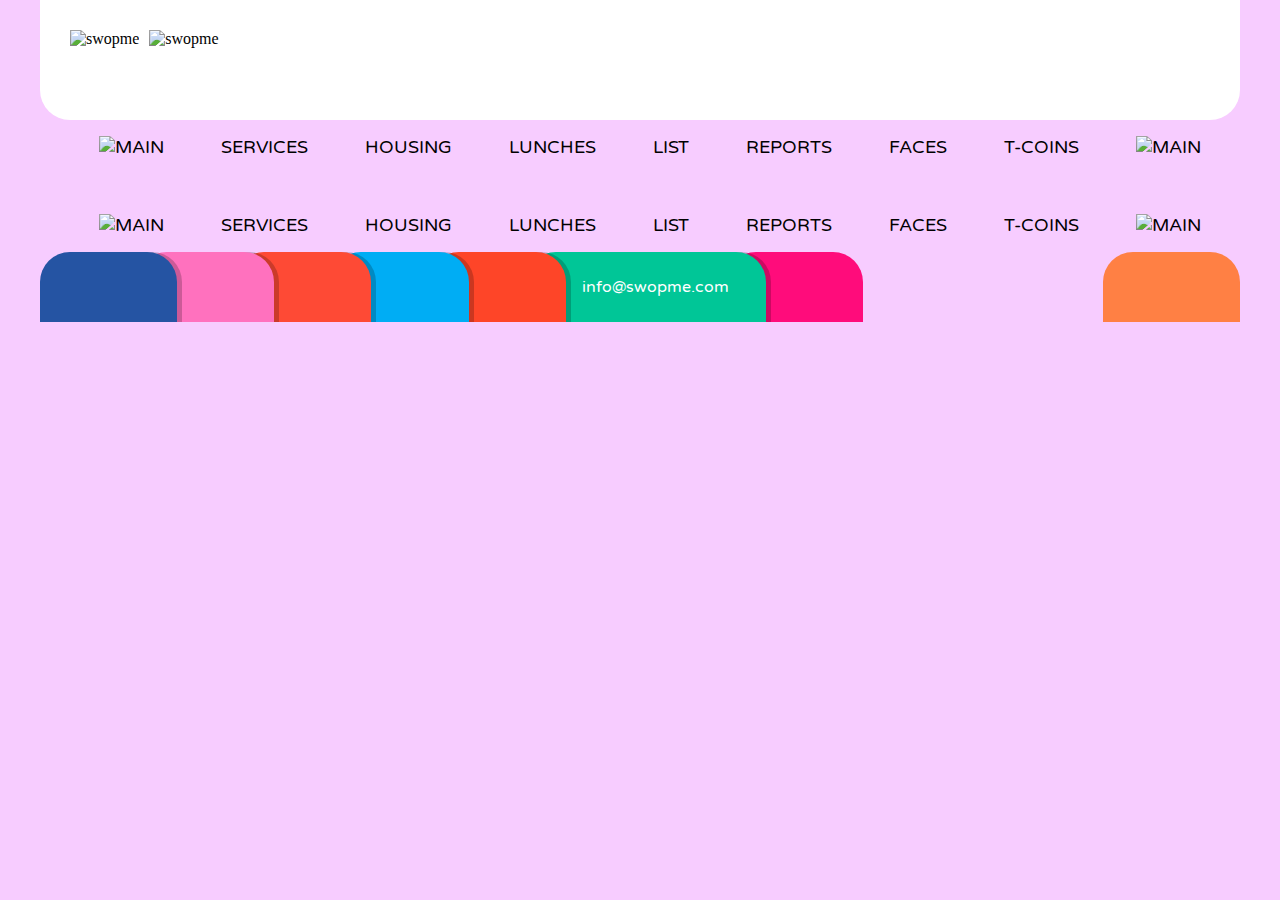
==== index.html @ ce49c5ea "1" ====
<!DOCTYPE html>
<html lang="en">

<head>
  <meta charset="UTF-8">
  <meta name="viewport" content="width=device-width, initial-scale=1.0">
  <meta http-equiv="X-UA-Compatible" content="ie=edge">
  <link rel="stylesheet" href="style.css">
  <link href="https://fonts.googleapis.com/css?family=Varela+Round" rel="stylesheet">
  <title>Document</title>
</head>

<body>
  <div class="container">
    <div class="header">
      <div class="logo">
        <img src="svg/swopme.svg" alt="swopme" class="logo1">
        <img src="svg/me.svg" alt="swopme" class="logo2">
      </div>
      <div class="subscribe">
        <a href="#" class="button">
          <img src="svg/button.svg" width="150px" alt="">
        </a>
      </div>
    </div>
    <div class="menu">
      <ul>
        <li><a href="index.html"><img src="svg/1.svg" alt="main" width="20px" height="20px"></a></li>
        <li><a href="services.html">Services</a></li>
        <li><a href="housing.html">Housing</a></li>
        <li><a href="lunches.html">Lunches</a></li>
        <li><a href="list.html">List</a></li>
        <li><a href="reports.html">Reports</a></li>
        <li><a href="faces.html">Faces</a></li>
        <li><a href="t-coins.html">T-coins</a></li>
        <li><a href="settings.html"><img src="svg/sett.svg" alt="main" width="20px" height="20px"></a></li>
      </ul>
    </div>
    <div class="img-block">
      <img src="original-size-pic/swo-1.png" alt="" class="info">
      <img src="original-size-pic/swo-2.png" alt="" class="info">
      <img src="original-size-pic/swo-3.png" alt="" class="info">
      <img src="original-size-pic/swo-4.png" alt="" class="info">
      <img src="original-size-pic/swo-5.png" alt="" class="info">
    </div>
    <div class="menu">
      <ul>
        <li><a href="index.html"><img src="svg/1.svg" alt="main" width="20px" height="20px"></a></li>
        <li><a href="services.html">Services</a></li>
        <li><a href="housing.html">Housing</a></li>
        <li><a href="lunches.html">Lunches</a></li>
        <li><a href="list.html">List</a></li>
        <li><a href="reports.html">Reports</a></li>
        <li><a href="faces.html">Faces</a></li>
        <li><a href="t-coins.html">T-coins</a></li>
        <li><a href="settings.html"><img src="svg/sett.svg" alt="main" width="20px" height="20px"></a></li>
      </ul>
    </div>
    <div class="social">
      <div class="but facebook">
        <img class="icon-soc" src="svg/facebook.svg" width="35px" alt="">
      </div>
      <div class="but instagram">
        <img class="icon-soc" src="svg/instagram.svg" width="35px" alt="">
      </div>
      <div class="but google">
        <img class="icon-soc" src="svg/google.svg" width="35px" alt="">
      </div>
      <div class="but twitter">
        <img class="icon-soc" src="svg/twitter.svg" width="35px" alt="">
      </div>
      <div class="but youtube">
          <img class="icon-soc" src="svg/youtube.svg" width="35px" alt="">
      </div>
      <div class="but mail">
          <img class="icon-soc" src="svg/mail.svg" width="20px" alt="">
          <p>
            info@swopme.com
          </p>
      </div>
      <div class="but indie"></div>
      <div class="but add"></div>


    </div>
  </div>
</body>

</html>
---- style.css ----
* {
  padding: 0 margin:0
}

body {
  background-color: rgb(247, 204, 255);
  margin: 0;
  padding: 0;
  padding-left: 20px;
  padding-right: 20px;
}

.container {
  width: 1200px;
  margin: 0 auto;
}

.header {
  height: 100px;
  width: 100%;
  background-color: white;
  margin-top: 0;
  border-radius: 0 0 30px 30px;
  padding-top: 20px;
  display: flex;
  justify-content: space-between;
}

.subscribe {
  padding-right: 30px;
}

.logo1 {
  height: 60px;
  width: auto;
  display: block;
  padding-left: 30px;
}

.logo2 {
  height: 45px;
  width: auto;
  display: block;
  padding-left: 10px;
}

.logo3 {
  width: auto;
  display: block;
  padding-left: 30px;
}

.logo {
  display: flex;
  padding-top: 10px;
}

/* menu ===============*/

.menu {}

.menu ul {
  display: flex;
  align-items: flex-start;
  justify-content: space-around;
}

.menu li {
  display: block;
  padding-right: 20px;
  font-family: 'Varela Round', sans-serif;
  font-size: 18px;
}

.menu a {
  text-decoration: none;
  color: black;
  text-transform: uppercase;
}

.info {
  width: 100%;
  height: auto;
  padding-bottom: 20px;
}

/* button Social ===============*/

.social {
  display: flex
}

.but {
  height: 70px;
  width: 200px;
  border-radius: 30px 30px 0 0;
  display: flex;
  justify-content: center;
}

.facebook {
  background-color: #2554a3;
  position: relative;
  z-index: 10;
  box-shadow: 5px 0 0 rgba(0, 0, 0, 0.2);
  display: flex;
}

.instagram {
  background-color: #ff71be;
  position: relative;
  left: -40px;
  z-index: 9;
  box-shadow: 5px 0 0 rgba(0, 0, 0, 0.2);
}

.google {
  background-color: #fe4a35;
  position: relative;
  left: -80px;
  z-index: 8;
  box-shadow: 5px 0 0 rgba(0, 0, 0, 0.2);
}

.twitter {
  background-color: #00adf4;
  position: relative;
  left: -120px;
  z-index: 7;
  box-shadow: 5px 0 0 rgba(0, 0, 0, 0.2);
}

.youtube {
  background-color: #fe4528;
  position: relative;
  left: -160px;
  z-index: 6;
  box-shadow: 5px 0 0 rgba(0, 0, 0, 0.2);
}

.mail {
  background-color: #00c697;
  position: relative;
  z-index: 5;
  left: -200px;
  width: 350px;
  box-shadow: 5px 0 0 rgba(0, 0, 0, 0.2);
  display: flex;
  align-items: center;
}

.mail p {
  font-family: 'Varela Round', sans-serif;
  color: white;
}

.indie {
  background-color: #ff0c7b;
  position: relative;
  z-index: 4;
  left: -240px;
}

.add {
  background-color: #ff8044;
  position: relative;
  z-index: 4;
}

.icon-soc {}
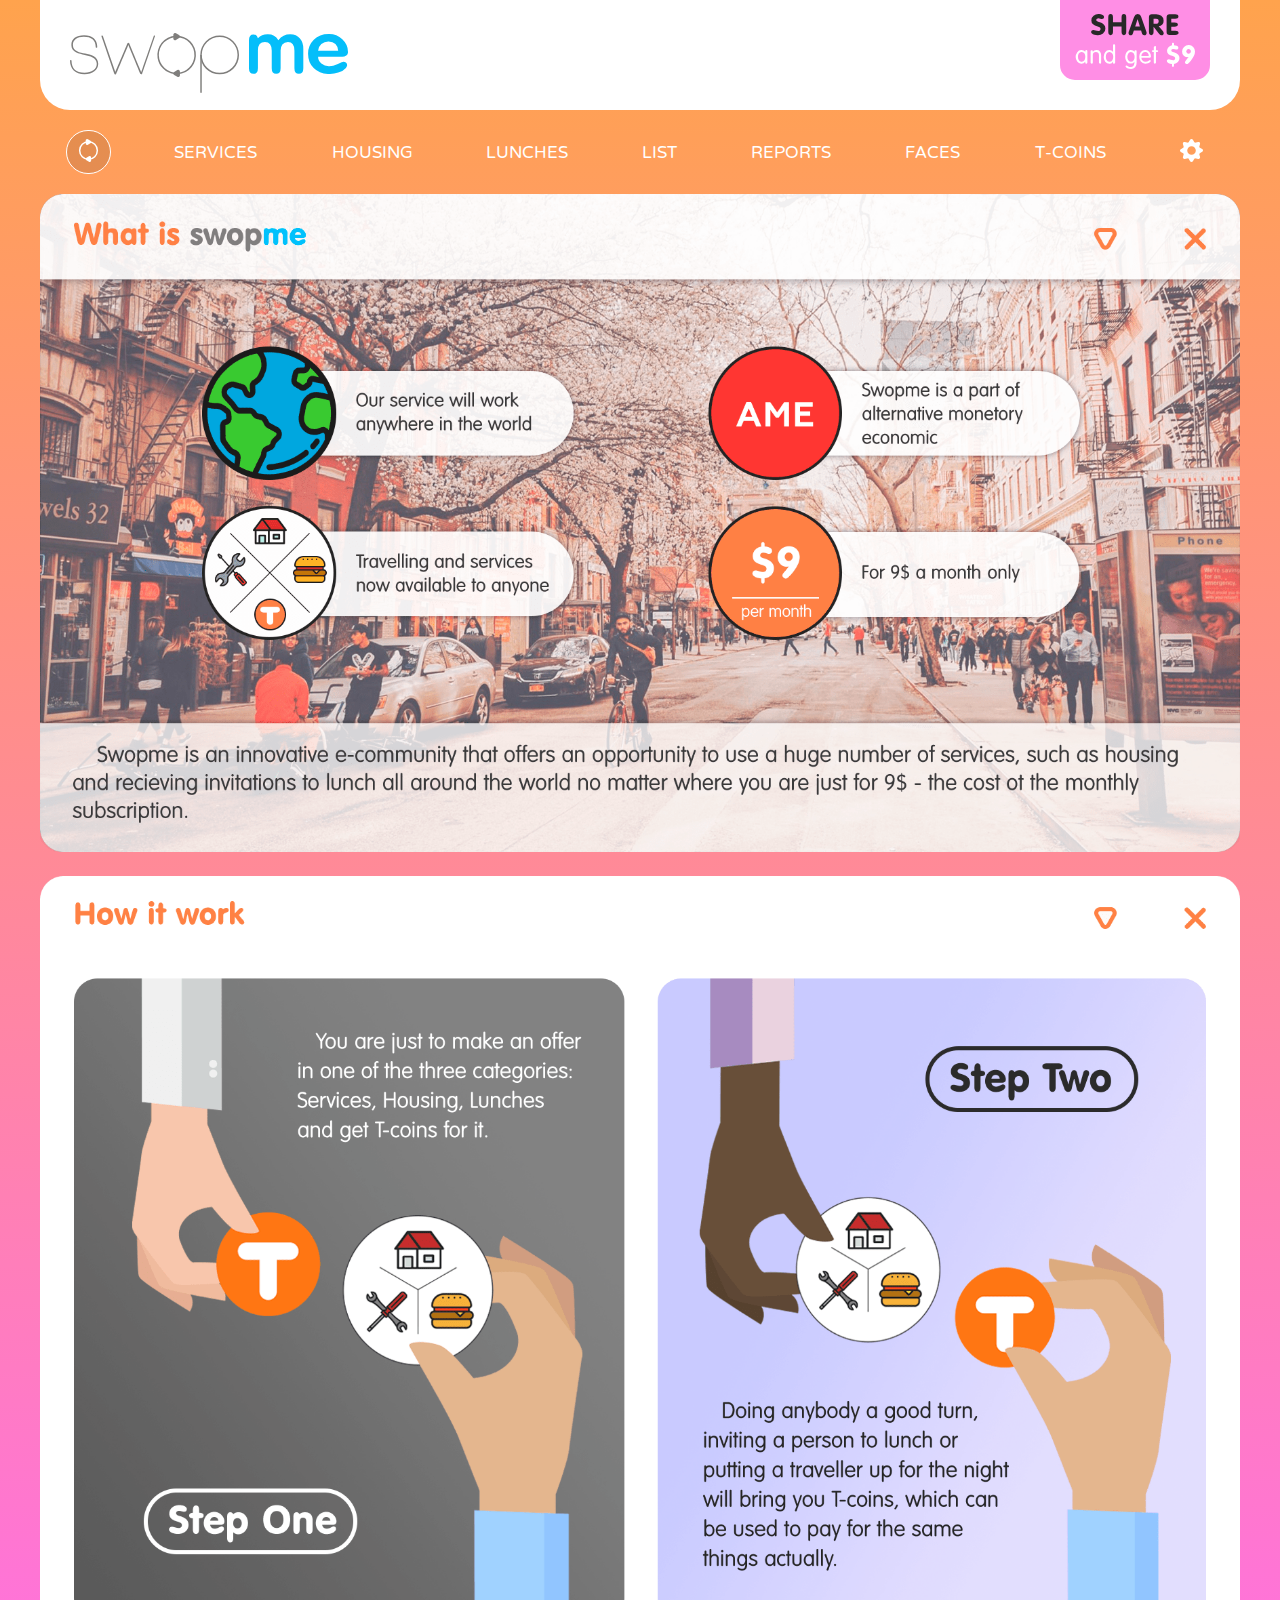
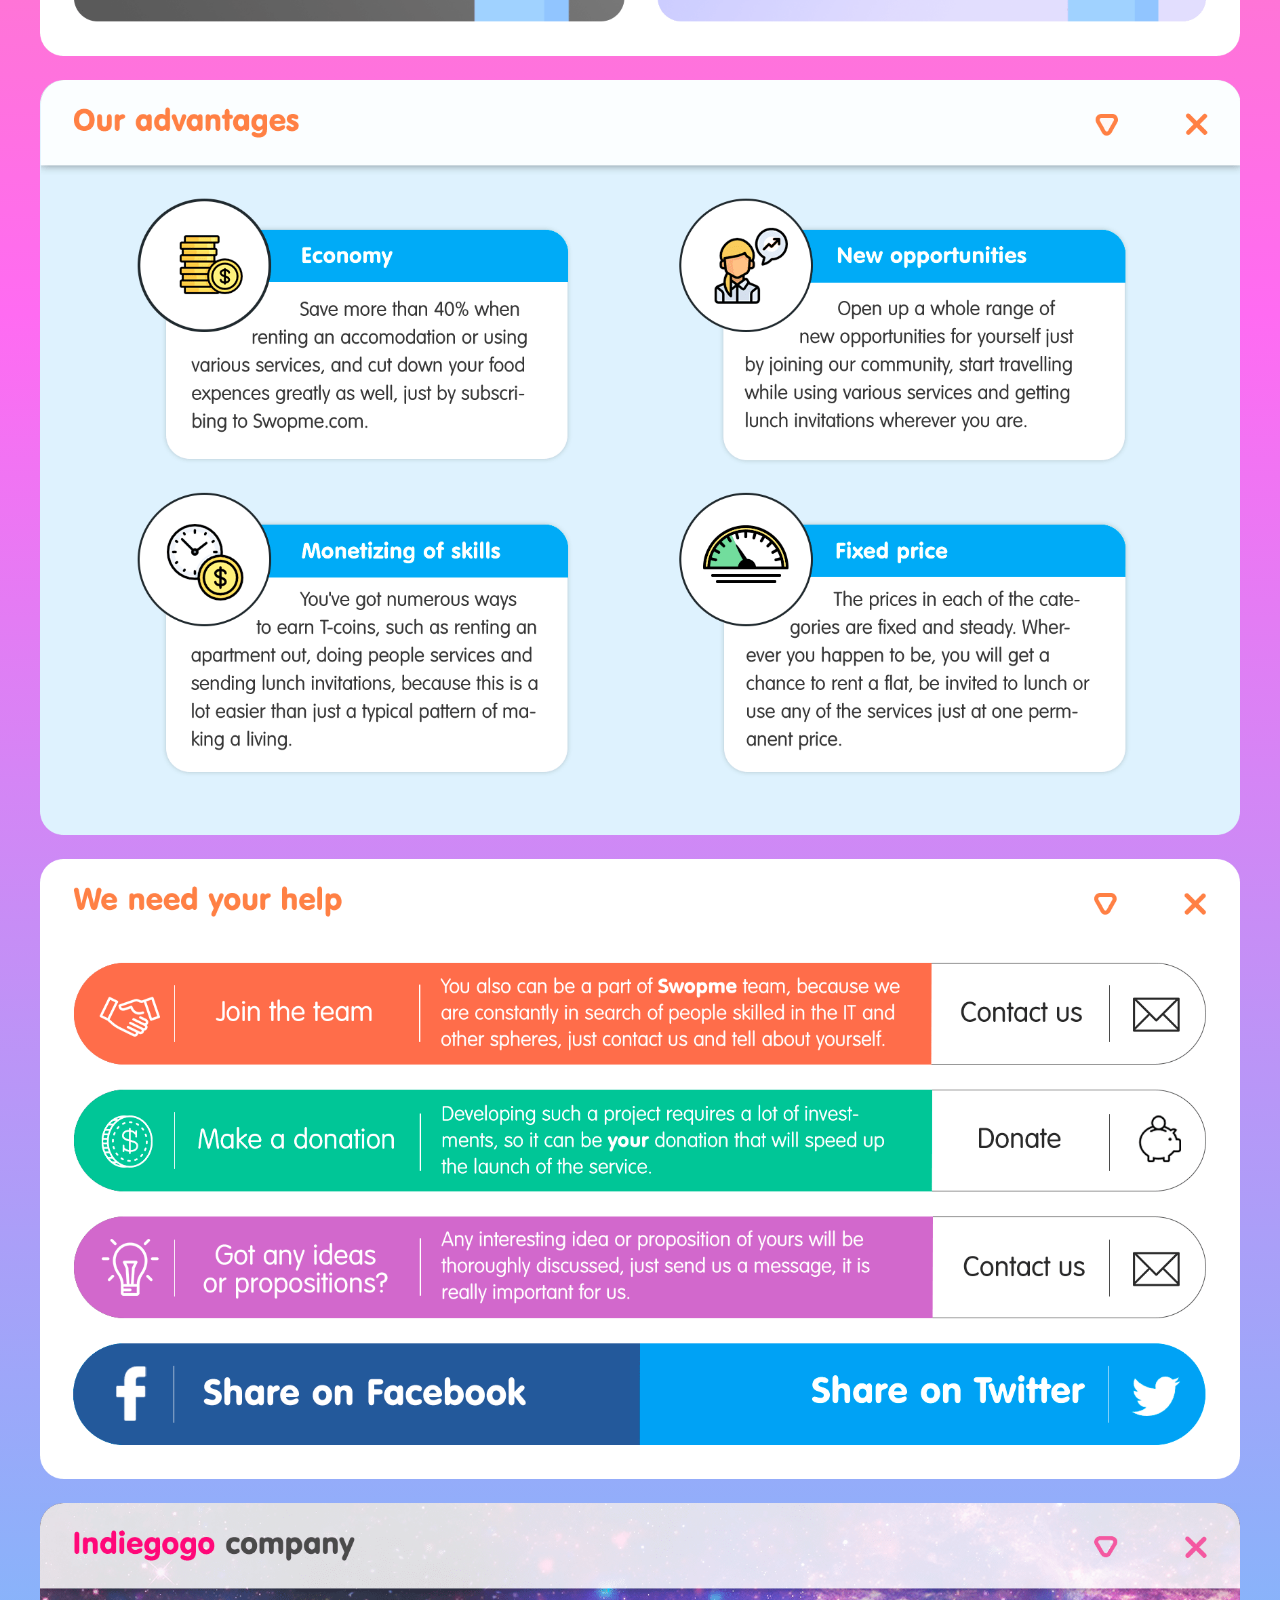
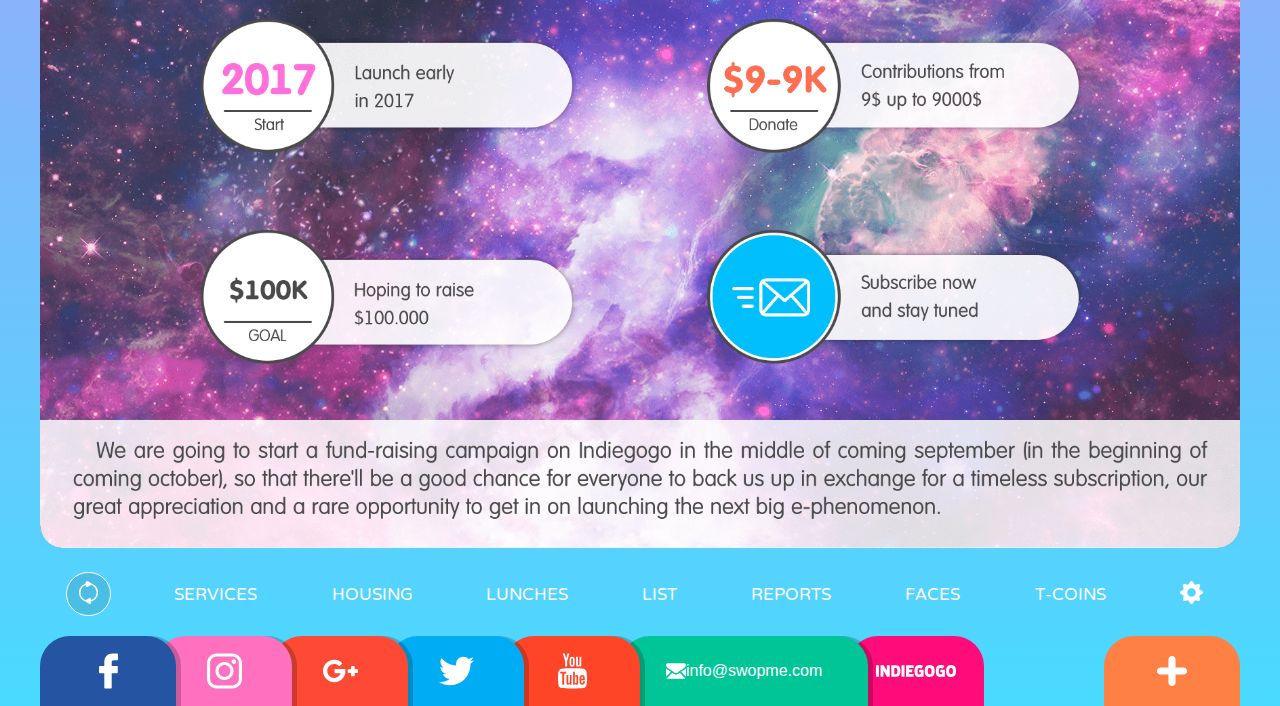
==== commit 6b16f12f: "1" ====
--- a/index.html
+++ b/index.html
@@ -6,7 +6,7 @@
   <meta name="viewport" content="width=device-width, initial-scale=1.0">
   <meta http-equiv="X-UA-Compatible" content="ie=edge">
   <link rel="stylesheet" href="style.css">
-  <link href="https://fonts.googleapis.com/css?family=Varela+Round" rel="stylesheet">
+  <link href="https://fonts.googleapis.com/css?family=NTR" rel="stylesheet">
   <title>Document</title>
 </head>
 
@@ -14,27 +14,50 @@
   <div class="container">
     <div class="header">
       <div class="logo">
-        <img src="svg/swopme.svg" alt="swopme" class="logo1">
-        <img src="svg/me.svg" alt="swopme" class="logo2">
+        <img src="svg/swopme.svg" alt="swopme" class="logo1 swo">
+        <img src="svg/me.svg" alt="swopme" class="logo2 me">
       </div>
       <div class="subscribe">
         <a href="#" class="button">
           <img src="svg/button.svg" width="150px" alt="">
         </a>
       </div>
+      <div class="icon">
+        <div class="burger"></div>
+      </div>
+    </div>
+    <div class="menu-mob">
+      <ul>
+        <li><a href="index.html" class="mb-mob active-m">Swopme</a></li>
+        <li><a href="index.html" class="mb-mob">Services</a></li>
+        <li><a href="index.html" class="mb-mob">Housing</a></li>
+        <li><a href="index.html" class="mb-mob">Lunches</a></li>
+        <li><a href="index.html" class="mb-mob">List</a></li>
+        <li><a href="index.html" class="mb-mob">Reports</a></li>
+        <li><a href="index.html" class="mb-mob">Faces</a></li>
+        <li><a href="index.html" class="mb-mob">T-coins</a></li>
+        <li><a href="index.html" class="mb-mob">Settings</a></li>
+      </ul>
     </div>
     <div class="menu">
       <ul>
-        <li><a href="index.html"><img src="svg/1.svg" alt="main" width="20px" height="20px"></a></li>
-        <li><a href="services.html">Services</a></li>
-        <li><a href="housing.html">Housing</a></li>
-        <li><a href="lunches.html">Lunches</a></li>
-        <li><a href="list.html">List</a></li>
-        <li><a href="reports.html">Reports</a></li>
-        <li><a href="faces.html">Faces</a></li>
-        <li><a href="t-coins.html">T-coins</a></li>
-        <li><a href="settings.html"><img src="svg/sett.svg" alt="main" width="20px" height="20px"></a></li>
+        <li><a class="mb active" href="index.html"><img id="menu-svg" src="svg/swop.svg" alt="main" width="23px" height="23px"></a></li>
+        <li><a class="mb" href="services.html">Services</a></li>
+        <li><a class="mb" href="housing.html">Housing</a></li>
+        <li><a class="mb" href="lunches.html">Lunches</a></li>
+        <li><a class="mb" href="list.html">List</a></li>
+        <li><a class="mb" href="reports.html">Reports</a></li>
+        <li><a class="mb" href="faces.html">Faces</a></li>
+        <li><a class="mb" href="t-coins.html">T-coins</a></li>
+        <li><a class="mb" href="settings.html"><img id="menu-svg" src="svg/sett.svg" alt="main" width="23px" height="23px"></a></li>
       </ul>
+    </div>
+    <div class="img-block-mobi">
+      <img src="mobile/swo-m1.png" alt="" class="info">
+      <img src="mobile/swo-m2.png" alt="" class="info">
+      <img src="mobile/swo-m3.png" alt="" class="info">
+      <img src="mobile/swo-m4.png" alt="" class="info">
+      <img src="mobile/swo-m5.png" alt="" class="info">
     </div>
     <div class="img-block">
       <img src="original-size-pic/swo-1.png" alt="" class="info">
@@ -45,15 +68,15 @@
     </div>
     <div class="menu">
       <ul>
-        <li><a href="index.html"><img src="svg/1.svg" alt="main" width="20px" height="20px"></a></li>
-        <li><a href="services.html">Services</a></li>
-        <li><a href="housing.html">Housing</a></li>
-        <li><a href="lunches.html">Lunches</a></li>
-        <li><a href="list.html">List</a></li>
-        <li><a href="reports.html">Reports</a></li>
-        <li><a href="faces.html">Faces</a></li>
-        <li><a href="t-coins.html">T-coins</a></li>
-        <li><a href="settings.html"><img src="svg/sett.svg" alt="main" width="20px" height="20px"></a></li>
+        <li><a class="mb active" href="index.html"><img id="menu-svg" src="svg/swop.svg" alt="main" width="23px" height="23px"></a></li>
+        <li><a class="mb" href="services.html">Services</a></li>
+        <li><a class="mb" href="housing.html">Housing</a></li>
+        <li><a class="mb" href="lunches.html">Lunches</a></li>
+        <li><a class="mb" href="list.html">List</a></li>
+        <li><a class="mb" href="reports.html">Reports</a></li>
+        <li><a class="mb" href="faces.html">Faces</a></li>
+        <li><a class="mb" href="t-coins.html">T-coins</a></li>
+        <li><a class="mb" href="settings.html"><img id="menu-svg" src="svg/sett.svg" alt="main" width="23px" height="23px"></a></li>
       </ul>
     </div>
     <div class="social">
@@ -70,20 +93,24 @@
         <img class="icon-soc" src="svg/twitter.svg" width="35px" alt="">
       </div>
       <div class="but youtube">
-          <img class="icon-soc" src="svg/youtube.svg" width="35px" alt="">
+        <img class="icon-soc" src="svg/youtube.svg" width="35px" alt="">
       </div>
       <div class="but mail">
-          <img class="icon-soc" src="svg/mail.svg" width="20px" alt="">
-          <p>
-            info@swopme.com
-          </p>
+        <img class="icon-soc" src="svg/mail.svg" width="20px" alt="">
+        <p>
+          info@swopme.com
+        </p>
       </div>
-      <div class="but indie"></div>
-      <div class="but add"></div>
-
-
+      <div class="but indie">
+        <img class="icon-soc" src="svg/indiegogo.svg" width="80px" alt="">
+      </div>
+      <div class="but add">
+        <img class="icon-soc" src="svg/add.svg" width="30px" alt="">
+      </div>
     </div>
   </div>
+  <script src="https://ajax.googleapis.com/ajax/libs/jquery/3.3.1/jquery.min.js"></script>
+  <script src="js/main.js"></script>
 </body>
 
 </html>
--- a/style.css
+++ b/style.css
@@ -1,9 +1,13 @@
 * {
-  padding: 0 margin:0
-}
-
+  padding: 0;
+  margin: 0;
+
+}
+* {
+  transition: 1s;
+}
 body {
-  background-color: rgb(247, 204, 255);
+  background: linear-gradient(180deg, rgba(255, 163, 77, 1) 0%, rgba(255, 107, 242, 1) 49%, rgba(73, 218, 255, 1) 100%);
   margin: 0;
   padding: 0;
   padding-left: 20px;
@@ -14,16 +18,82 @@
   width: 1200px;
   margin: 0 auto;
 }
+/* BURGER MENU================*/
+
+.icon{
+  margin-top: 50px;
+  transform: translate(-50%,-50%);
+  width:80px;
+  height: 80px;
+  cursor: pointer;
+}
+.burger
+{
+  border-radius: 20px;
+  width: 100px;
+  height: 15px;
+  background: #656565;
+  position: absolute;
+  top:50%;
+  left:50%;
+  transform: translate(-50%,-50%);
+  box-shadow: 0 0px 5px rgba(0,0,0,.2);
+  transition: 0.5s;
+}
+.burger:before,
+.burger:after
+{
+  content:'';
+  border-radius: 20px;
+  width: 100px;
+  height: 15px;
+  background: #656565;
+  position: absolute;
+  box-shadow: 0 0px 5px rgba(0,0,0,.2);
+  transition: 0.5s;
+}
+.burger:before
+{
+  top:-30px;
+}
+.burger:after
+{
+  top:30px;
+}
+.icon.active .burger
+{
+  background: rgba(0,0,0,0);
+  box-shadow: 0 2px 5px rgba(0,0,0,0);
+}
+.icon.active .burger:before{
+  top:0;
+  transform: rotate(45deg);
+}
+.icon.active .burger:after{
+  top:0;
+  transform: rotate(135deg);
+}
+
+/* DESKTOP =================== */
+
+@media (min-width:769px) {
 
 .header {
-  height: 100px;
+  height: 110px;
   width: 100%;
   background-color: white;
   margin-top: 0;
   border-radius: 0 0 30px 30px;
-  padding-top: 20px;
   display: flex;
   justify-content: space-between;
+}
+
+.icon {
+  display: none;
+}
+
+.logo {
+  display: flex;
 }
 
 .subscribe {
@@ -38,7 +108,6 @@
 }
 
 .logo2 {
-  height: 45px;
   width: auto;
   display: block;
   padding-left: 10px;
@@ -49,15 +118,12 @@
   display: block;
   padding-left: 30px;
 }
-
-.logo {
-  display: flex;
-  padding-top: 10px;
-}
-
-/* menu ===============*/
-
-.menu {}
+.menu-mob{
+  display: none;
+}
+.menu {
+  padding-top: 20px;
+}
 
 .menu ul {
   display: flex;
@@ -67,32 +133,37 @@
 
 .menu li {
   display: block;
-  padding-right: 20px;
-  font-family: 'Varela Round', sans-serif;
-  font-size: 18px;
-}
-
-.menu a {
-  text-decoration: none;
-  color: black;
-  text-transform: uppercase;
-}
-
-.info {
-  width: 100%;
-  height: auto;
-  padding-bottom: 20px;
-}
-
-/* button Social ===============*/
+  font-family: 'NTR', sans-serif;
+  font-size: 21px;
+  letter-spacing: 0px;
+}
+
+.swo {padding-top: 33px;}
+.me {padding-top: 34px; height: 40px;}
+.ser {padding-top: 20px; height: 66px;}
+.hou {padding-top: 20px; height: 75px;}
+.lun {padding-top: 13px; height: 66px;}
+.lis {padding-top: 22px; height: 52px;}
+.rep {padding-top: 25px; height: 63px;}
+.fac {padding-top: 16px; height: 58px;}
+.tco {padding-top: 18px; height: 67px;}
+.set {padding-top: 20px; height: 74px;}
+
+.img-block {
+  display:block;
+}
+.img-block-mobi {
+  display:none;
+}
 
 .social {
-  display: flex
+  display: flex;
+  padding-top: 20px;
 }
 
 .but {
   height: 70px;
-  width: 200px;
+  width: 165px;
   border-radius: 30px 30px 0 0;
   display: flex;
   justify-content: center;
@@ -109,7 +180,7 @@
 .instagram {
   background-color: #ff71be;
   position: relative;
-  left: -40px;
+  left: -20px;
   z-index: 9;
   box-shadow: 5px 0 0 rgba(0, 0, 0, 0.2);
 }
@@ -117,7 +188,8 @@
 .google {
   background-color: #fe4a35;
   position: relative;
-  left: -80px;
+  ;
+  left: -40px;
   z-index: 8;
   box-shadow: 5px 0 0 rgba(0, 0, 0, 0.2);
 }
@@ -125,7 +197,7 @@
 .twitter {
   background-color: #00adf4;
   position: relative;
-  left: -120px;
+  left: -60px;
   z-index: 7;
   box-shadow: 5px 0 0 rgba(0, 0, 0, 0.2);
 }
@@ -133,7 +205,7 @@
 .youtube {
   background-color: #fe4528;
   position: relative;
-  left: -160px;
+  left: -80px;
   z-index: 6;
   box-shadow: 5px 0 0 rgba(0, 0, 0, 0.2);
 }
@@ -142,8 +214,8 @@
   background-color: #00c697;
   position: relative;
   z-index: 5;
-  left: -200px;
-  width: 350px;
+  left: -100px;
+  width: 300px;
   box-shadow: 5px 0 0 rgba(0, 0, 0, 0.2);
   display: flex;
   align-items: center;
@@ -158,7 +230,7 @@
   background-color: #ff0c7b;
   position: relative;
   z-index: 4;
-  left: -240px;
+  left: -120px;
 }
 
 .add {
@@ -167,4 +239,124 @@
   z-index: 4;
 }
 
-.icon-soc {}
+}
+/* MOBILE==================== */
+
+@media(max-width:768px) {
+
+.container {
+  width: 100%;
+  margin: 0 auto;
+}
+.header {
+  height: 150px;
+  width: 100%;
+  background-color: white;
+  margin-top: 0;
+  border-radius: 0 0 30px 30px;
+  display: flex;
+  margin-bottom: 20px;
+}
+
+.icon {
+  display: block;
+}
+
+.swo {padding-top: 33px;}
+.me {padding-top: 34px; height: 40px;}
+.ser {padding-top: 20px; height: 66px;}
+.hou {padding-top: 20px; height: 75px;}
+.lun {padding-top: 13px; height: 66px;}
+.lis {padding-top: 22px; height: 52px;}
+.rep {padding-top: 25px; height: 63px;}
+.fac {padding-top: 16px; height: 58px;}
+.tco {padding-top: 18px; height: 67px;}
+.set {padding-top: 20px; height: 74px;}
+
+.menu{
+  display: none;
+}
+
+.menu-mob {
+  display: none;
+  height: auto;
+  width: 100%;
+  background-color: white;
+  border-radius: 30px;
+  list-style-type: none;
+  transition: 0.7s;
+}
+.menu-on{
+  display: block;
+}
+
+.menu-mob li{
+  list-style-type: none;
+}
+.menu-mob ul{
+  padding: 35px;
+}
+
+.mb-mob{
+  text-decoration: none;
+  font-family: 'NTR', sans-serif;
+  font-size: 5em;
+  letter-spacing: 0px;
+  line-height: 1;
+  color: black;
+
+}
+
+.subscribe {
+  margin: 0 auto;
+}
+
+.img-block-mobi {
+  display:block;
+}
+
+.img-block {
+  display:none;
+}
+.social {
+  display: none;
+}
+}
+
+.mb {
+  display: block;
+  text-decoration: none;
+  color: white;
+  text-transform: uppercase;
+  padding-left: 10px;
+  border: 1px solid rgb(255, 255, 255, 0);
+  padding-right: 10px;
+  border-radius: 30px;
+  height: 42px;
+}
+
+#menu-svg {
+  padding-top: 8px;
+}
+
+.info {
+  width: 100%;
+  height: auto;
+  padding-top: 20px;
+}
+
+.menu a:hover {
+  border: 1px solid white;
+  background-color: rgb(0, 0, 0, 0.1)
+}
+
+.active {
+  border: 1px solid white;
+  background-color: rgb(0, 0, 0, 0.1)
+}
+/* IMAGE CONTENT */
+
+
+
+
+/* button Social ===============*/
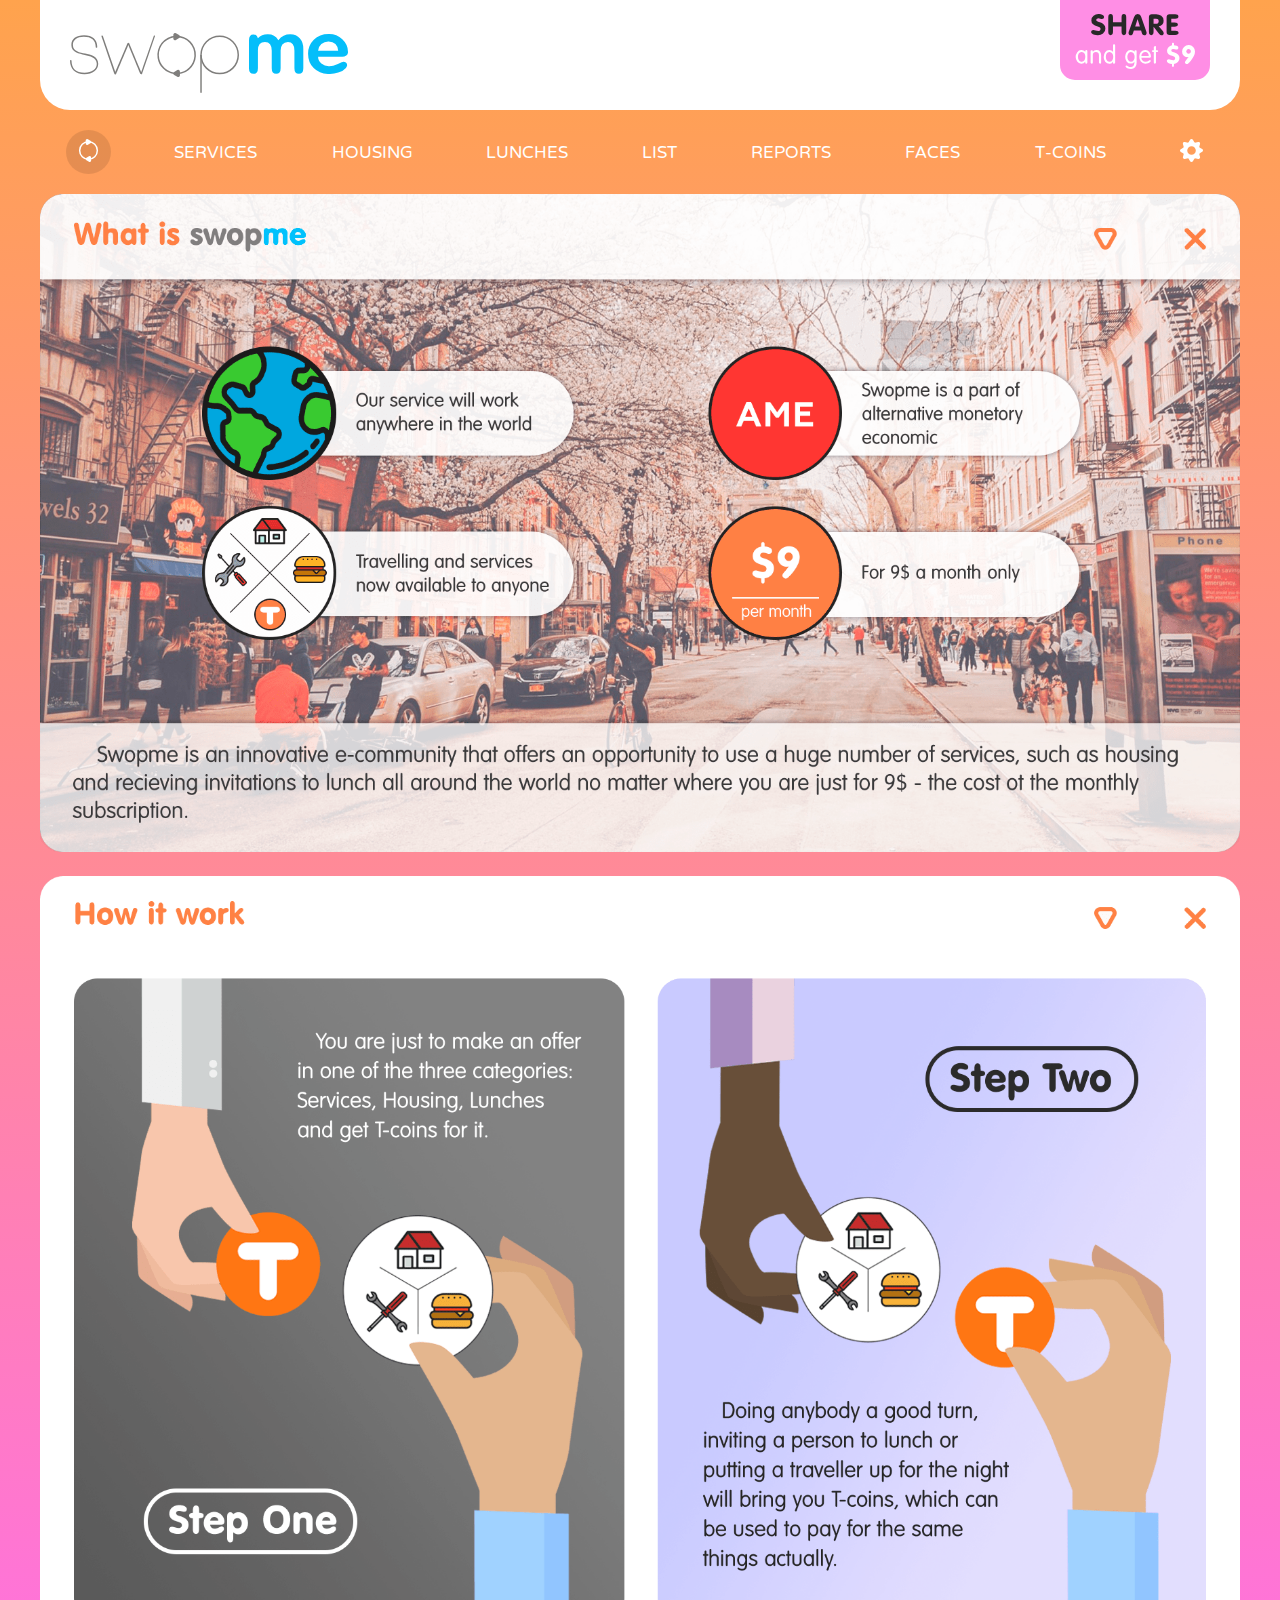
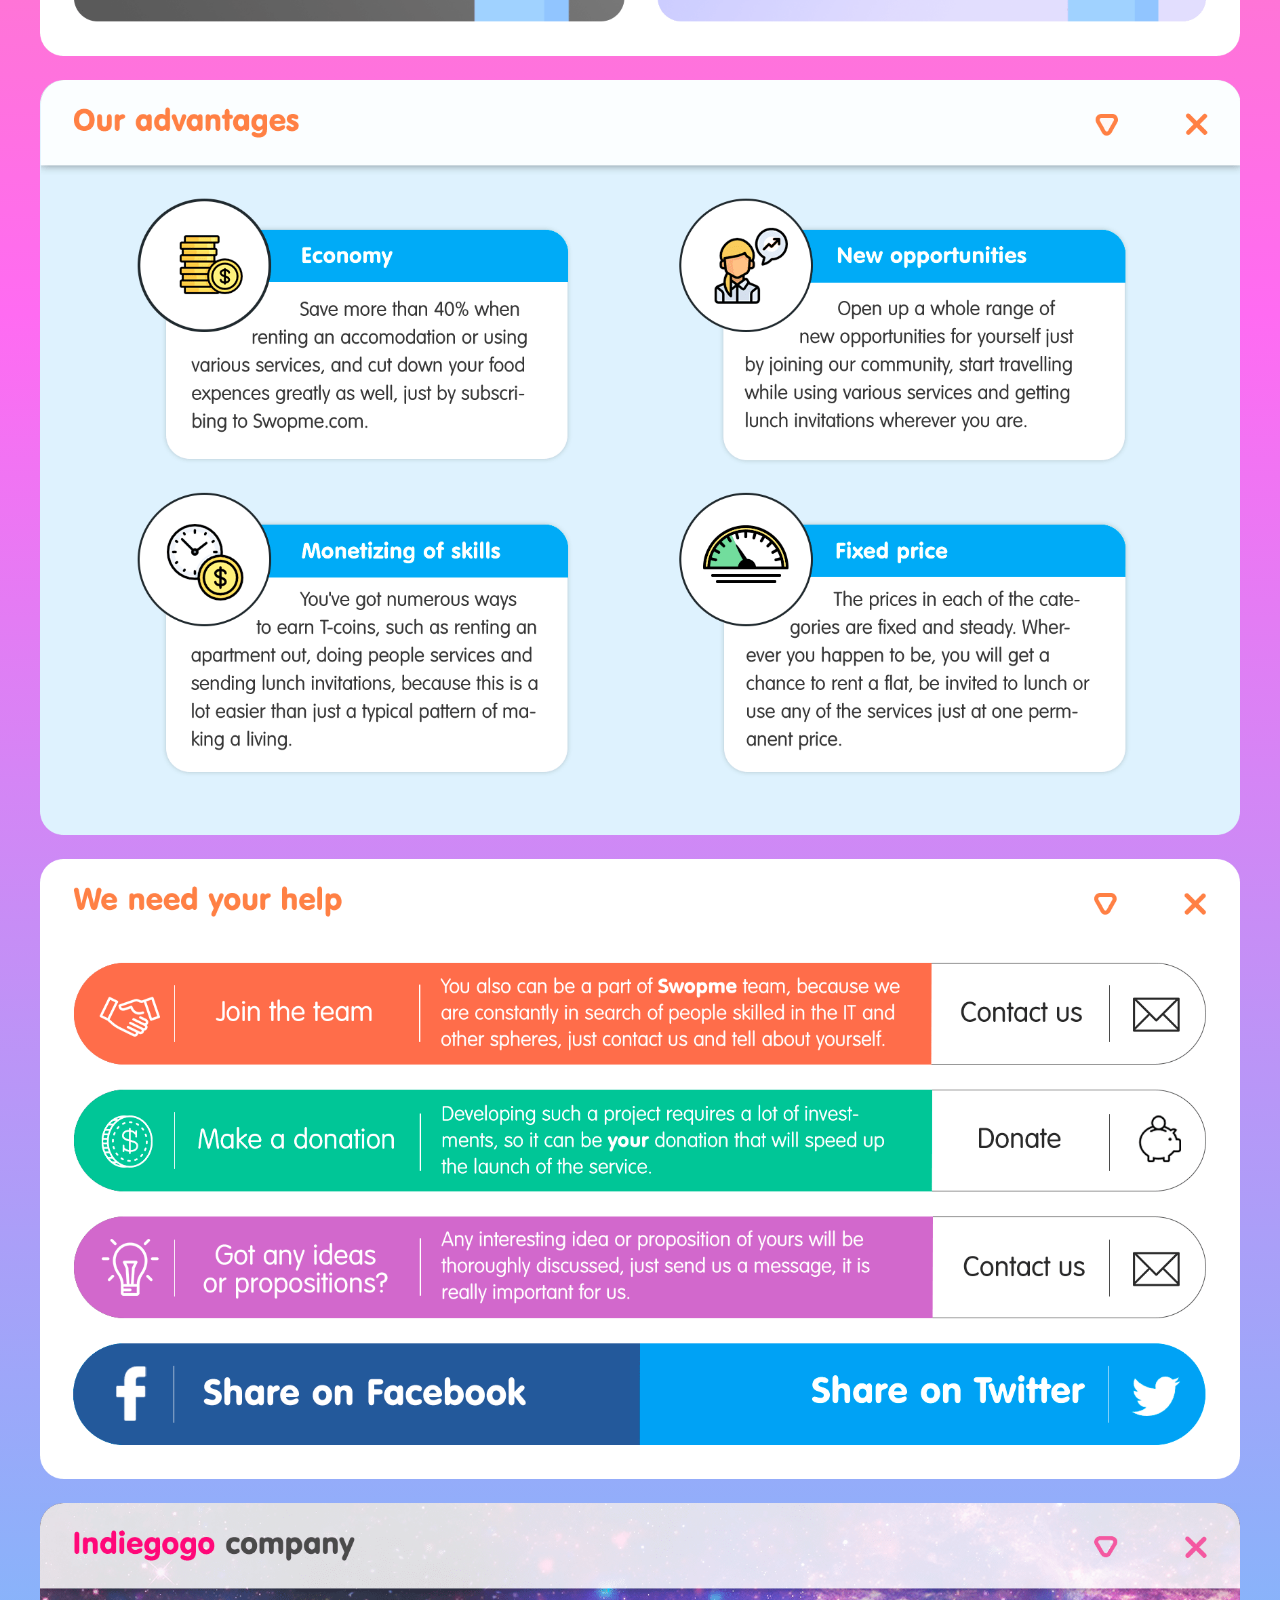
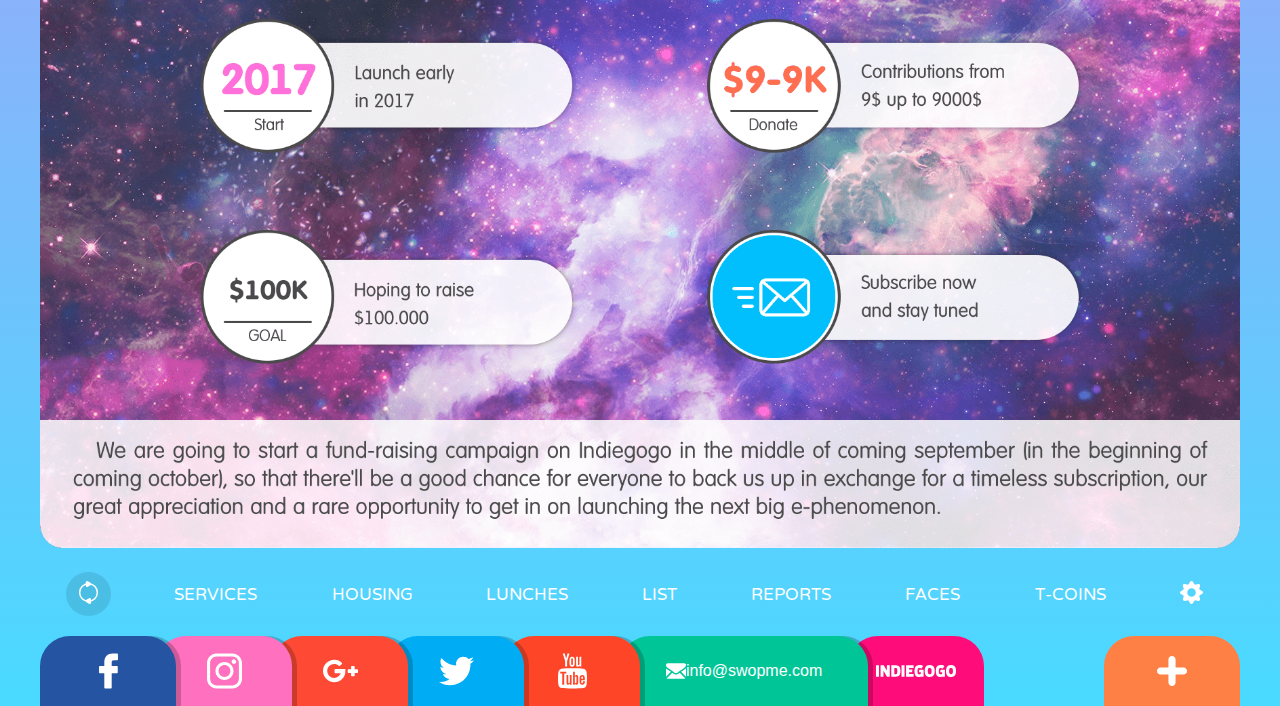
==== commit 72a2a063: "1" ====
--- a/index.html
+++ b/index.html
@@ -7,6 +7,7 @@
   <meta http-equiv="X-UA-Compatible" content="ie=edge">
   <link rel="stylesheet" href="style.css">
   <link href="https://fonts.googleapis.com/css?family=NTR" rel="stylesheet">
+  <link href="https://fonts.googleapis.com/css?family=Quicksand" rel="stylesheet">
   <title>Document</title>
 </head>
 
@@ -16,6 +17,11 @@
       <div class="logo">
         <img src="svg/swopme.svg" alt="swopme" class="logo1 swo">
         <img src="svg/me.svg" alt="swopme" class="logo2 me">
+      </div>
+      <div class="subscribe-m">
+        <a href="#" class="button">
+          <img src="svg/button-m.png" width="90px" alt="">
+        </a>
       </div>
       <div class="subscribe">
         <a href="#" class="button">
@@ -27,18 +33,21 @@
       </div>
     </div>
     <div class="menu-mob">
-      <ul>
-        <li><a href="index.html" class="mb-mob active-m">Swopme</a></li>
-        <li><a href="index.html" class="mb-mob">Services</a></li>
-        <li><a href="index.html" class="mb-mob">Housing</a></li>
-        <li><a href="index.html" class="mb-mob">Lunches</a></li>
-        <li><a href="index.html" class="mb-mob">List</a></li>
-        <li><a href="index.html" class="mb-mob">Reports</a></li>
-        <li><a href="index.html" class="mb-mob">Faces</a></li>
-        <li><a href="index.html" class="mb-mob">T-coins</a></li>
-        <li><a href="index.html" class="mb-mob">Settings</a></li>
-      </ul>
-    </div>
+      <div class="menu-list">
+        <div class="menu-b active-b"><a href="index.html">Swopme</a></div>
+        <div class="menu-b"><a href="index.html">Services</a></div>
+        <div class="menu-b"><a href="index.html">Housing</a></div>
+        <div class="menu-b"><a href="index.html">Lunches</a></div>
+        <div class="menu-b"><a href="index.html">List</a></div>
+      </div>
+      <div class="menu-list">
+        <div class="menu-b"><a href="index.html">Reports</a></div>
+        <div class="menu-b"><a href="index.html">Faces</a></div>
+        <div class="menu-b"><a href="index.html">T-coins</a></div>
+        <div class="menu-b"><a href="index.html">Settings</a></div>
+        <div class="menu-b"><a href="index.html">Subscribe</a></div>
+      </div>
+      </div>
     <div class="menu">
       <ul>
         <li><a class="mb active" href="index.html"><img id="menu-svg" src="svg/swop.svg" alt="main" width="23px" height="23px"></a></li>
--- a/style.css
+++ b/style.css
@@ -1,11 +1,12 @@
 * {
   padding: 0;
   margin: 0;
-
-}
+}
+
 * {
   transition: 1s;
 }
+
 body {
   background: linear-gradient(180deg, rgba(255, 163, 77, 1) 0%, rgba(255, 107, 242, 1) 49%, rgba(73, 218, 255, 1) 100%);
   margin: 0;
@@ -18,262 +19,298 @@
   width: 1200px;
   margin: 0 auto;
 }
+
 /* BURGER MENU================*/
 
-.icon{
-  margin-top: 50px;
-  transform: translate(-50%,-50%);
-  width:80px;
+.icon {
+  margin-top: 40px;
+  transform: translate(-50%, -50%);
+  width: 45px;
   height: 80px;
   cursor: pointer;
 }
-.burger
-{
+
+.burger {
   border-radius: 20px;
-  width: 100px;
-  height: 15px;
+  width: 3em;
+  height: 0.5em;
   background: #656565;
   position: absolute;
-  top:50%;
-  left:50%;
-  transform: translate(-50%,-50%);
-  box-shadow: 0 0px 5px rgba(0,0,0,.2);
+  top: 50%;
+  left: 50%;
+  transform: translate(-50%, -50%);
+  /* box-shadow: 0 0px 5px rgba(0,0,0,.2); */
   transition: 0.5s;
 }
-.burger:before,
-.burger:after
-{
-  content:'';
+
+.burger:before, .burger:after {
+  content: '';
   border-radius: 20px;
-  width: 100px;
-  height: 15px;
+  width: 3em;
+  height: 0.5em;
   background: #656565;
   position: absolute;
-  box-shadow: 0 0px 5px rgba(0,0,0,.2);
+  /* box-shadow: 0 0px 5px rgba(0,0,0,.2); */
   transition: 0.5s;
 }
-.burger:before
-{
-  top:-30px;
-}
-.burger:after
-{
-  top:30px;
-}
-.icon.active .burger
-{
-  background: rgba(0,0,0,0);
-  box-shadow: 0 2px 5px rgba(0,0,0,0);
-}
-.icon.active .burger:before{
-  top:0;
+
+.burger:before {
+  top: -1em;
+}
+
+.burger:after {
+  top: 1em;
+}
+
+.icon.active .burger {
+  background: rgba(0, 0, 0, 0);
+  box-shadow: 0 2px 5px rgba(0, 0, 0, 0);
+}
+
+.icon.active .burger:before {
+  top: 0;
   transform: rotate(45deg);
 }
-.icon.active .burger:after{
-  top:0;
+
+.icon.active .burger:after {
+  top: 0;
   transform: rotate(135deg);
 }
 
 /* DESKTOP =================== */
 
-@media (min-width:769px) {
-
-.header {
-  height: 110px;
-  width: 100%;
-  background-color: white;
-  margin-top: 0;
-  border-radius: 0 0 30px 30px;
-  display: flex;
-  justify-content: space-between;
-}
-
-.icon {
-  display: none;
-}
-
-.logo {
-  display: flex;
-}
-
-.subscribe {
-  padding-right: 30px;
-}
-
-.logo1 {
-  height: 60px;
-  width: auto;
-  display: block;
-  padding-left: 30px;
-}
-
-.logo2 {
-  width: auto;
-  display: block;
-  padding-left: 10px;
-}
-
-.logo3 {
-  width: auto;
-  display: block;
-  padding-left: 30px;
-}
-.menu-mob{
-  display: none;
-}
-.menu {
-  padding-top: 20px;
-}
-
-.menu ul {
-  display: flex;
-  align-items: flex-start;
-  justify-content: space-around;
-}
-
-.menu li {
-  display: block;
-  font-family: 'NTR', sans-serif;
-  font-size: 21px;
-  letter-spacing: 0px;
-}
-
-.swo {padding-top: 33px;}
-.me {padding-top: 34px; height: 40px;}
+@media (min-width:768px) {
+  .header {
+    height: 110px;
+    width: 100%;
+    background-color: white;
+    margin-top: 0;
+    border-radius: 0 0 30px 30px;
+    display: flex;
+    justify-content: space-between;
+  }
+  .icon {
+    display: none;
+  }
+  .logo {
+    display: flex;
+  }
+  .subscribe {
+    padding-right: 30px;
+  }
+  .subscribe-m {
+    display:none;
+  }
+  .logo1 {
+    height: 60px;
+    width: auto;
+    display: block;
+    padding-left: 30px;
+  }
+  .logo2 {
+    width: auto;
+    display: block;
+    padding-left: 10px;
+  }
+  .logo3 {
+    width: auto;
+    display: block;
+    padding-left: 30px;
+  }
+  .menu-mob {
+    display: none;
+  }
+  .menu {
+    padding-top: 20px;
+  }
+  .menu ul {
+    display: flex;
+    align-items: flex-start;
+    justify-content: space-around;
+  }
+  .menu li {
+    display: block;
+    font-family: 'NTR', sans-serif;
+    font-size: 21px;
+    letter-spacing: 0px;
+  }
+  .swo {
+    padding-top: 33px;
+  }
+  .me {
+    padding-top: 34px;
+    height: 40px;
+  }
+  .ser {
+    padding-top: 20px;
+    height: 66px;
+  }
+  .hou {
+    padding-top: 20px;
+    height: 75px;
+  }
+  .lun {
+    padding-top: 13px;
+    height: 66px;
+  }
+  .lis {
+    padding-top: 22px;
+    height: 52px;
+  }
+  .rep {
+    padding-top: 25px;
+    height: 63px;
+  }
+  .fac {
+    padding-top: 16px;
+    height: 58px;
+  }
+  .tco {
+    padding-top: 18px;
+    height: 67px;
+  }
+  .set {
+    padding-top: 20px;
+    height: 74px;
+  }
+  .img-block {
+    display: block;
+  }
+  .img-block-mobi {
+    display: none;
+  }
+  .social {
+    display: flex;
+    padding-top: 20px;
+  }
+  .but {
+    height: 70px;
+    width: 165px;
+    border-radius: 30px 30px 0 0;
+    display: flex;
+    justify-content: center;
+  }
+  .facebook {
+    background-color: #2554a3;
+    position: relative;
+    z-index: 10;
+    box-shadow: 5px 0 0 rgba(0, 0, 0, 0.2);
+    display: flex;
+  }
+  .instagram {
+    background-color: #ff71be;
+    position: relative;
+    left: -20px;
+    z-index: 9;
+    box-shadow: 5px 0 0 rgba(0, 0, 0, 0.2);
+  }
+  .google {
+    background-color: #fe4a35;
+    position: relative;
+    ;
+    left: -40px;
+    z-index: 8;
+    box-shadow: 5px 0 0 rgba(0, 0, 0, 0.2);
+  }
+  .twitter {
+    background-color: #00adf4;
+    position: relative;
+    left: -60px;
+    z-index: 7;
+    box-shadow: 5px 0 0 rgba(0, 0, 0, 0.2);
+  }
+  .youtube {
+    background-color: #fe4528;
+    position: relative;
+    left: -80px;
+    z-index: 6;
+    box-shadow: 5px 0 0 rgba(0, 0, 0, 0.2);
+  }
+  .mail {
+    background-color: #00c697;
+    position: relative;
+    z-index: 5;
+    left: -100px;
+    width: 300px;
+    box-shadow: 5px 0 0 rgba(0, 0, 0, 0.2);
+    display: flex;
+    align-items: center;
+  }
+  .mail p {
+    font-family: 'Varela Round', sans-serif;
+    color: white;
+  }
+  .indie {
+    background-color: #ff0c7b;
+    position: relative;
+    z-index: 4;
+    left: -120px;
+  }
+  .add {
+    background-color: #ff8044;
+    position: relative;
+    z-index: 4;
+  }
+  .active {
+    border: 1px solid white;
+    background-color: rgb(0, 0, 0, 0.1)
+  }
+}
+
+/* MOBILE==================== */
+
+@media(max-width:767px) {
+
+  .body {
+    padding-left: 10px;
+    padding-right: 10px;
+  }
+  .container {
+    width: 100%;
+    margin: 0 auto;
+  }
+  .header {
+    height: 56px;
+    width: 100%;
+    background-color: white;
+    margin-top: 0;
+    border-radius: 0 0 0.6em 0.6em;
+    display: flex;
+    justify-content: space-between;
+    margin-bottom: 20px;
+  }
+  .icon {
+    display: block;
+  }
+
+  .logo {
+    display: flex;
+    padding-left: 10px;
+  }
+  .logo1 {
+    height: 28px;
+    width: auto;
+    display: block;
+
+  }
+  .logo2 {
+    width: auto;
+    display: block;
+    padding-left: 5px;
+  }
+
+.swo {padding-top: 17px;}
+.me {padding-top: 34px; height: 20px;}
 .ser {padding-top: 20px; height: 66px;}
 .hou {padding-top: 20px; height: 75px;}
 .lun {padding-top: 13px; height: 66px;}
 .lis {padding-top: 22px; height: 52px;}
-.rep {padding-top: 25px; height: 63px;}
+.rep {padding-top: 12px; height: 32px;}
 .fac {padding-top: 16px; height: 58px;}
 .tco {padding-top: 18px; height: 67px;}
 .set {padding-top: 20px; height: 74px;}
 
-.img-block {
-  display:block;
-}
-.img-block-mobi {
-  display:none;
-}
-
-.social {
-  display: flex;
-  padding-top: 20px;
-}
-
-.but {
-  height: 70px;
-  width: 165px;
-  border-radius: 30px 30px 0 0;
-  display: flex;
-  justify-content: center;
-}
-
-.facebook {
-  background-color: #2554a3;
-  position: relative;
-  z-index: 10;
-  box-shadow: 5px 0 0 rgba(0, 0, 0, 0.2);
-  display: flex;
-}
-
-.instagram {
-  background-color: #ff71be;
-  position: relative;
-  left: -20px;
-  z-index: 9;
-  box-shadow: 5px 0 0 rgba(0, 0, 0, 0.2);
-}
-
-.google {
-  background-color: #fe4a35;
-  position: relative;
-  ;
-  left: -40px;
-  z-index: 8;
-  box-shadow: 5px 0 0 rgba(0, 0, 0, 0.2);
-}
-
-.twitter {
-  background-color: #00adf4;
-  position: relative;
-  left: -60px;
-  z-index: 7;
-  box-shadow: 5px 0 0 rgba(0, 0, 0, 0.2);
-}
-
-.youtube {
-  background-color: #fe4528;
-  position: relative;
-  left: -80px;
-  z-index: 6;
-  box-shadow: 5px 0 0 rgba(0, 0, 0, 0.2);
-}
-
-.mail {
-  background-color: #00c697;
-  position: relative;
-  z-index: 5;
-  left: -100px;
-  width: 300px;
-  box-shadow: 5px 0 0 rgba(0, 0, 0, 0.2);
-  display: flex;
-  align-items: center;
-}
-
-.mail p {
-  font-family: 'Varela Round', sans-serif;
-  color: white;
-}
-
-.indie {
-  background-color: #ff0c7b;
-  position: relative;
-  z-index: 4;
-  left: -120px;
-}
-
-.add {
-  background-color: #ff8044;
-  position: relative;
-  z-index: 4;
-}
-
-}
-/* MOBILE==================== */
-
-@media(max-width:768px) {
-
-.container {
-  width: 100%;
-  margin: 0 auto;
-}
-.header {
-  height: 150px;
-  width: 100%;
-  background-color: white;
-  margin-top: 0;
-  border-radius: 0 0 30px 30px;
-  display: flex;
-  margin-bottom: 20px;
-}
-
-.icon {
-  display: block;
-}
-
-.swo {padding-top: 33px;}
-.me {padding-top: 34px; height: 40px;}
-.ser {padding-top: 20px; height: 66px;}
-.hou {padding-top: 20px; height: 75px;}
-.lun {padding-top: 13px; height: 66px;}
-.lis {padding-top: 22px; height: 52px;}
-.rep {padding-top: 25px; height: 63px;}
-.fac {padding-top: 16px; height: 58px;}
-.tco {padding-top: 18px; height: 67px;}
-.set {padding-top: 20px; height: 74px;}
-
-.menu{
+.menu {
   display: none;
 }
 
@@ -282,45 +319,80 @@
   height: auto;
   width: 100%;
   background-color: white;
-  border-radius: 30px;
+  border-radius: 0.6em;
   list-style-type: none;
   transition: 0.7s;
-}
-.menu-on{
+
+}
+
+.menu-on {
   display: block;
-}
-
-.menu-mob li{
-  list-style-type: none;
-}
-.menu-mob ul{
-  padding: 35px;
-}
-
-.mb-mob{
+  display: flex;
+}
+
+
+/* ============================== */
+
+.menu-list{
+ margin-left: 15px;
+ margin-top: 7px;
+ margin-bottom: 7px;
+}
+.menu-b{
+  margin-bottom: 10px;
+  margin-top: 10px;
+}
+.menu-b a{
   text-decoration: none;
-  font-family: 'NTR', sans-serif;
-  font-size: 5em;
+  font-family: 'Quicksand', sans-serif;
+  font-size: 1.5em;
   letter-spacing: 0px;
   line-height: 1;
+  color: rgb(77, 77, 77);
+  padding: 5px;
+
+
+}
+.active-b{
+  font-weight: bold;
   color: black;
 
 }
+/* ============== */
+
+
+
 
 .subscribe {
-  margin: 0 auto;
+  display: none;
+}
+.subscribe-m{
+  display: none;
+  padding-top: 10px;
+}
+
+.button {
+  width: auto;
+  height: 60px;
 }
 
 .img-block-mobi {
-  display:block;
+  display: block;
 }
 
 .img-block {
-  display:none;
-}
+  display: none;
+}
+
 .social {
   display: none;
 }
+
+.active {
+  border: 0px solid white;
+  background-color: rgb(0, 0, 0, 0.0)
+}
+
 }
 
 .mb {
@@ -350,13 +422,6 @@
   background-color: rgb(0, 0, 0, 0.1)
 }
 
-.active {
-  border: 1px solid white;
-  background-color: rgb(0, 0, 0, 0.1)
-}
 /* IMAGE CONTENT */
 
-
-
-
 /* button Social ===============*/
